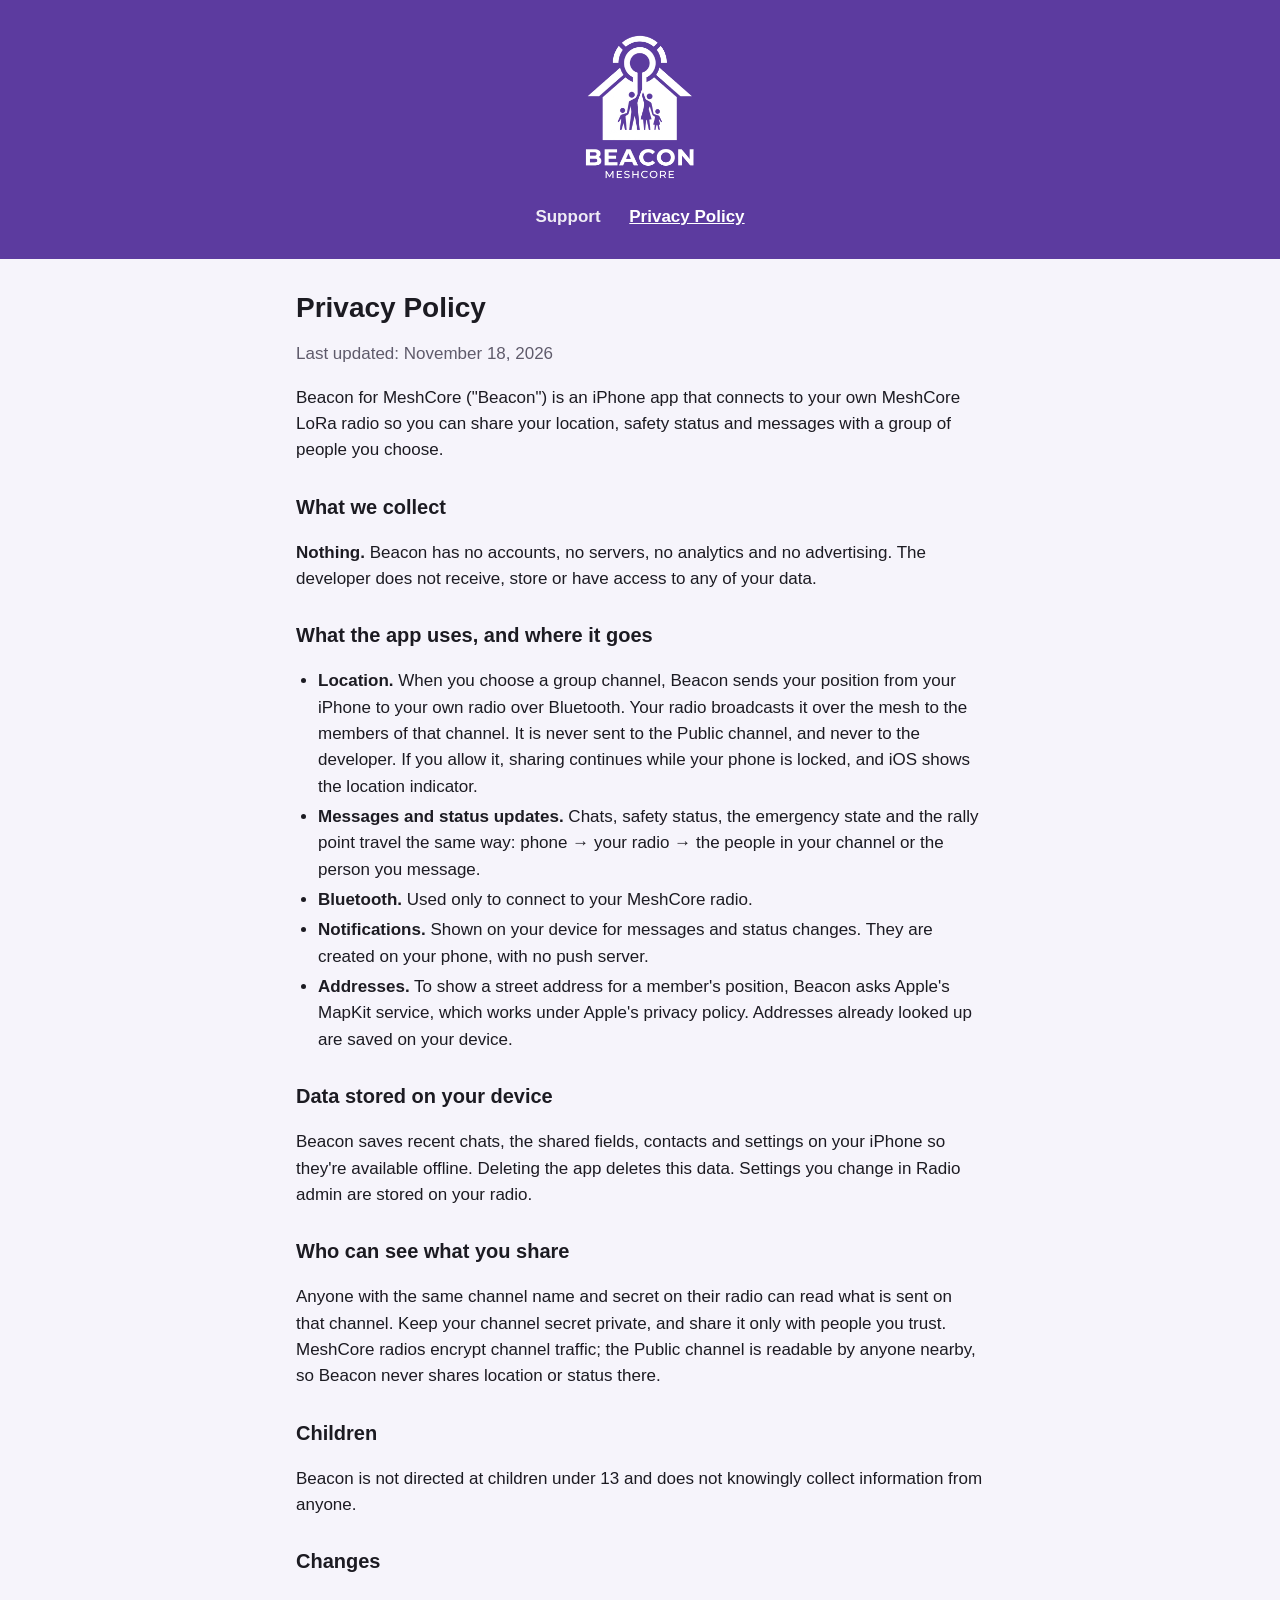
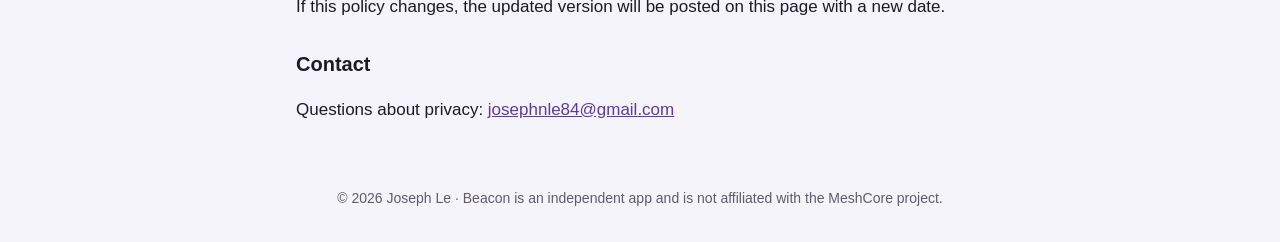
==== privacy.html @ eaa14cfa "Support and privacy policy pages for Beacon for MeshCore Co-Authored-By: Claude Opus 5.5 <noreply@an" ====
<!doctype html>
<html lang="en">
<head>
  <meta charset="utf-8">
  <meta name="viewport" content="width=device-width, initial-scale=1">
  <title>Beacon for MeshCore – Privacy Policy</title>
  <meta name="description" content="Privacy policy for Beacon for MeshCore. Beacon collects no data: no accounts, servers, analytics or tracking.">
  <link rel="icon" href="icon.png">
  <link rel="apple-touch-icon" href="icon.png">
  <link rel="stylesheet" href="style.css">
</head>
<body>
  <header>
    <img src="logo.png" alt="Beacon – MeshCore">
    <nav>
      <a href="./">Support</a>
      <a href="privacy.html" aria-current="page">Privacy Policy</a>
    </nav>
  </header>
  <main>
    <h1>Privacy Policy</h1>
    <p class="muted">Last updated: November 18, 2026</p>
    <p>Beacon for MeshCore ("Beacon") is an iPhone app that connects to your own MeshCore LoRa radio so you can share your location, safety status and messages with a group of people you choose.</p>

    <h2>What we collect</h2>
    <p><strong>Nothing.</strong> Beacon has no accounts, no servers, no analytics and no advertising. The developer does not receive, store or have access to any of your data.</p>

    <h2>What the app uses, and where it goes</h2>
    <ul>
      <li><strong>Location.</strong> When you choose a group channel, Beacon sends your position from your iPhone to your own radio over Bluetooth. Your radio broadcasts it over the mesh to the members of that channel. It is never sent to the Public channel, and never to the developer. If you allow it, sharing continues while your phone is locked, and iOS shows the location indicator.</li>
      <li><strong>Messages and status updates.</strong> Chats, safety status, the emergency state and the rally point travel the same way: phone → your radio → the people in your channel or the person you message.</li>
      <li><strong>Bluetooth.</strong> Used only to connect to your MeshCore radio.</li>
      <li><strong>Notifications.</strong> Shown on your device for messages and status changes. They are created on your phone, with no push server.</li>
      <li><strong>Addresses.</strong> To show a street address for a member's position, Beacon asks Apple's MapKit service, which works under Apple's privacy policy. Addresses already looked up are saved on your device.</li>
    </ul>

    <h2>Data stored on your device</h2>
    <p>Beacon saves recent chats, the shared fields, contacts and settings on your iPhone so they're available offline. Deleting the app deletes this data. Settings you change in Radio admin are stored on your radio.</p>

    <h2>Who can see what you share</h2>
    <p>Anyone with the same channel name and secret on their radio can read what is sent on that channel. Keep your channel secret private, and share it only with people you trust. MeshCore radios encrypt channel traffic; the Public channel is readable by anyone nearby, so Beacon never shares location or status there.</p>

    <h2>Children</h2>
    <p>Beacon is not directed at children under 13 and does not knowingly collect information from anyone.</p>

    <h2>Changes</h2>
    <p>If this policy changes, the updated version will be posted on this page with a new date.</p>

    <h2>Contact</h2>
    <p>Questions about privacy: <a href="mailto:josephnle84@gmail.com?subject=Beacon%20privacy">josephnle84@gmail.com</a></p>
  </main>
  <footer>© 2026 Joseph Le · Beacon is an independent app and is not affiliated with the MeshCore project.</footer>
</body>
</html>
---- style.css ----
:root {
  --brand: #5c3b9f;
  --text: #1c1b22;
  --muted: #5f5b6b;
  --bg: #f6f4fb;
  --card: #ffffff;
  --line: #e4e0ef;
  --link: #5c3b9f;
}
@media (prefers-color-scheme: dark) {
  :root {
    --text: #f1eff6;
    --muted: #b3adc2;
    --bg: #15131b;
    --card: #1f1c28;
    --line: #2f2b3b;
    --link: #b094e6;
  }
}
* { box-sizing: border-box; }
body {
  margin: 0;
  background: var(--bg);
  color: var(--text);
  font: 17px/1.55 -apple-system, BlinkMacSystemFont, "Segoe UI", Roboto, Helvetica, Arial, sans-serif;
}
header {
  background: var(--brand);
  padding: 32px 16px 28px;
  text-align: center;
}
header img { height: 150px; max-width: 100%; }
nav { margin-top: 14px; }
nav a {
  color: #fff;
  text-decoration: none;
  font-weight: 600;
  margin: 0 12px;
  opacity: .9;
}
nav a:hover, nav a[aria-current] { opacity: 1; text-decoration: underline; }
main { max-width: 720px; margin: 0 auto; padding: 24px 16px 48px; }
h1 { font-size: 28px; line-height: 1.2; margin: 8px 0 4px; }
h2 { font-size: 20px; margin: 28px 0 8px; }
.muted { color: var(--muted); }
.card {
  background: var(--card);
  border: 1px solid var(--line);
  border-radius: 16px;
  padding: 18px 20px;
  margin: 16px 0;
}
.contact { display: flex; gap: 14px; align-items: center; flex-wrap: wrap; }
.contact img { width: 56px; height: 56px; border-radius: 13px; }
.button {
  display: inline-block;
  background: var(--brand);
  color: #fff;
  padding: 10px 18px;
  border-radius: 999px;
  text-decoration: none;
  font-weight: 600;
}
a { color: var(--link); overflow-wrap: anywhere; }
ul { padding-left: 22px; }
li { margin: 4px 0; }
footer { text-align: center; color: var(--muted); font-size: 14px; padding: 0 16px 32px; }
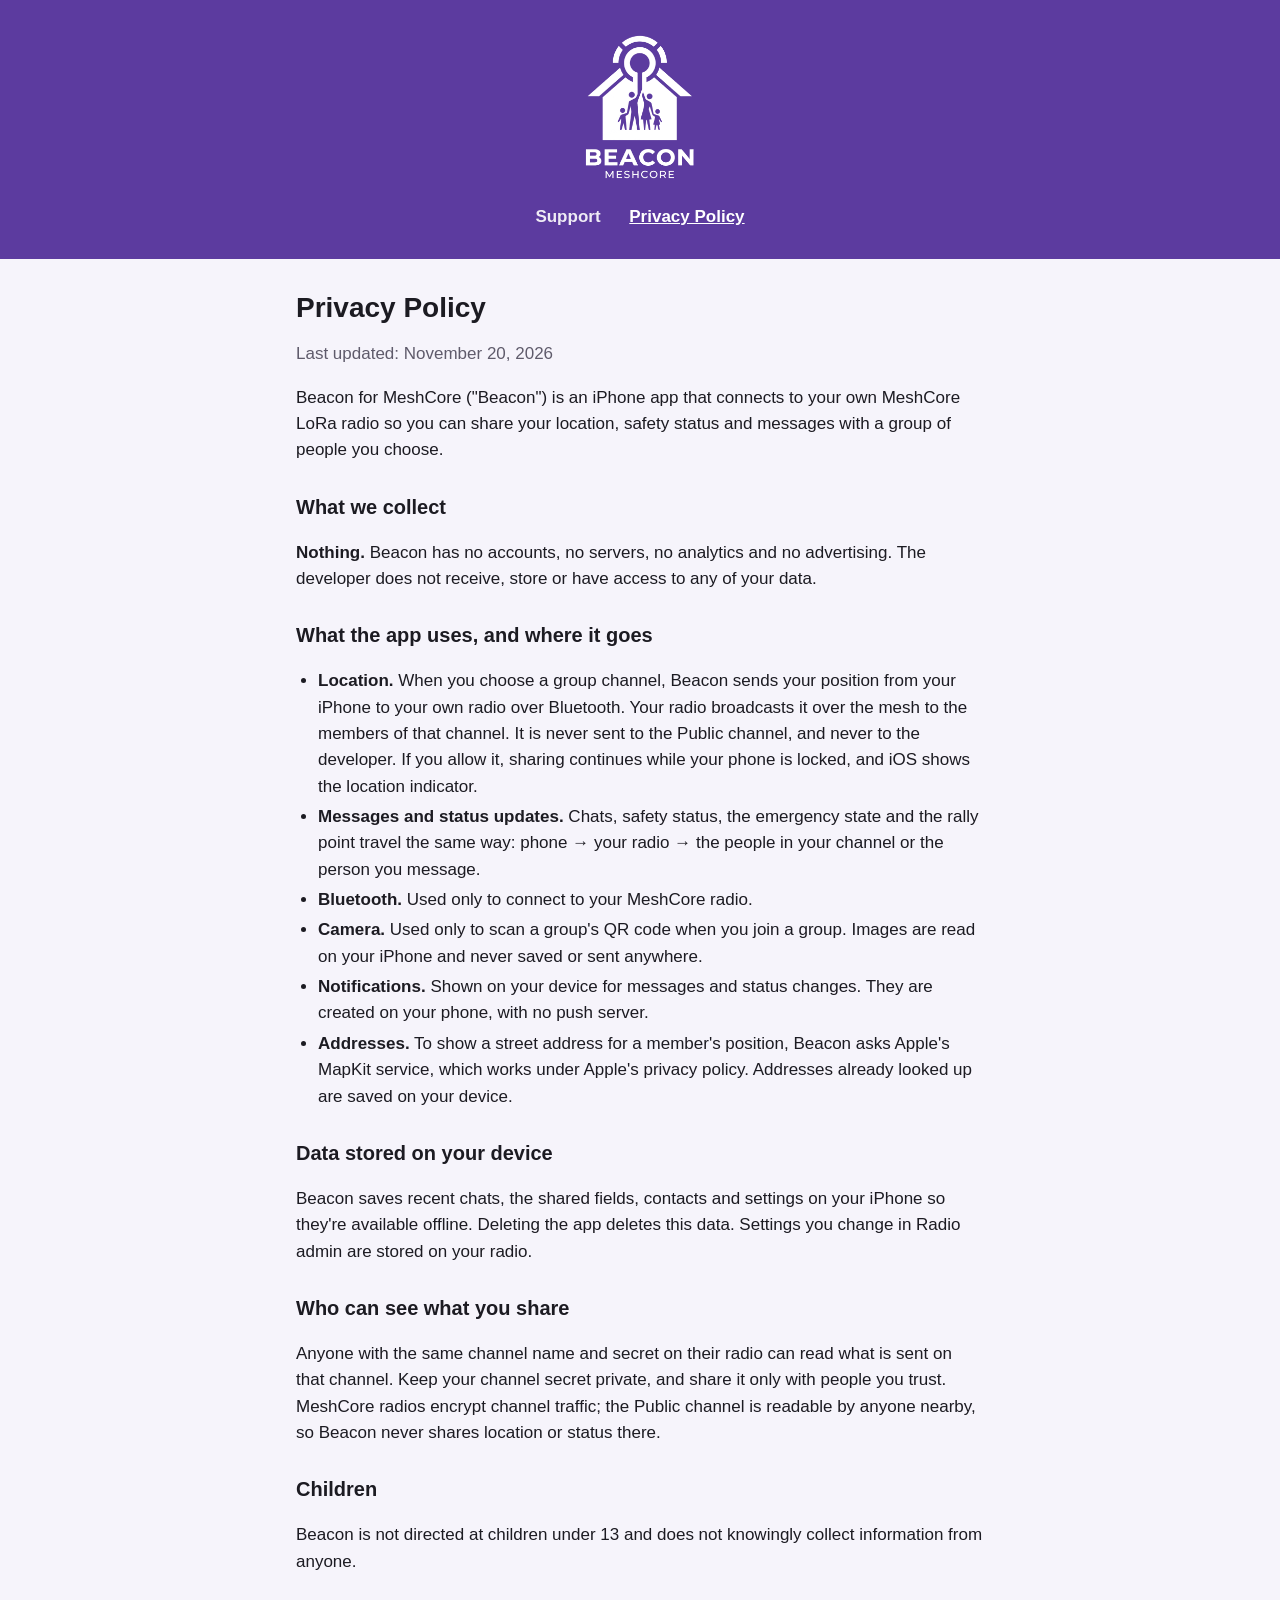
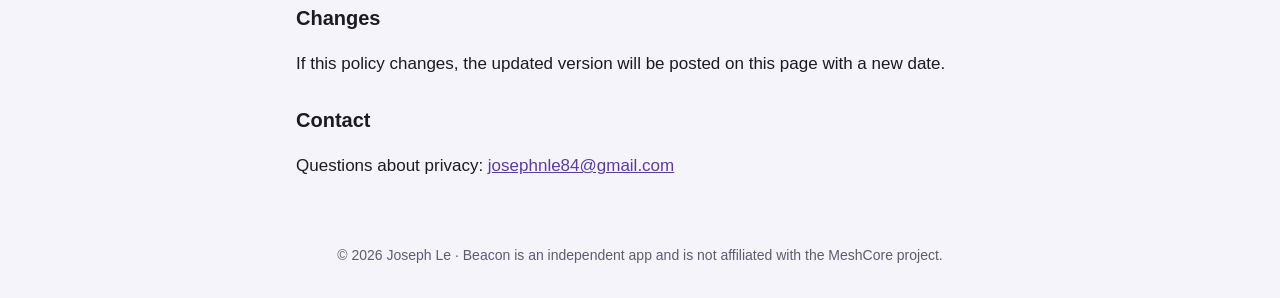
==== commit df55b429: "Support page: group setup with QR codes; privacy: camera use" ====
--- a/privacy.html
+++ b/privacy.html
@@ -19,7 +19,7 @@
   </header>
   <main>
     <h1>Privacy Policy</h1>
-    <p class="muted">Last updated: November 18, 2026</p>
+    <p class="muted">Last updated: November 20, 2026</p>
     <p>Beacon for MeshCore ("Beacon") is an iPhone app that connects to your own MeshCore LoRa radio so you can share your location, safety status and messages with a group of people you choose.</p>
 
     <h2>What we collect</h2>
@@ -30,6 +30,7 @@
       <li><strong>Location.</strong> When you choose a group channel, Beacon sends your position from your iPhone to your own radio over Bluetooth. Your radio broadcasts it over the mesh to the members of that channel. It is never sent to the Public channel, and never to the developer. If you allow it, sharing continues while your phone is locked, and iOS shows the location indicator.</li>
       <li><strong>Messages and status updates.</strong> Chats, safety status, the emergency state and the rally point travel the same way: phone → your radio → the people in your channel or the person you message.</li>
       <li><strong>Bluetooth.</strong> Used only to connect to your MeshCore radio.</li>
+      <li><strong>Camera.</strong> Used only to scan a group's QR code when you join a group. Images are read on your iPhone and never saved or sent anywhere.</li>
       <li><strong>Notifications.</strong> Shown on your device for messages and status changes. They are created on your phone, with no push server.</li>
       <li><strong>Addresses.</strong> To show a street address for a member's position, Beacon asks Apple's MapKit service, which works under Apple's privacy policy. Addresses already looked up are saved on your device.</li>
     </ul>
